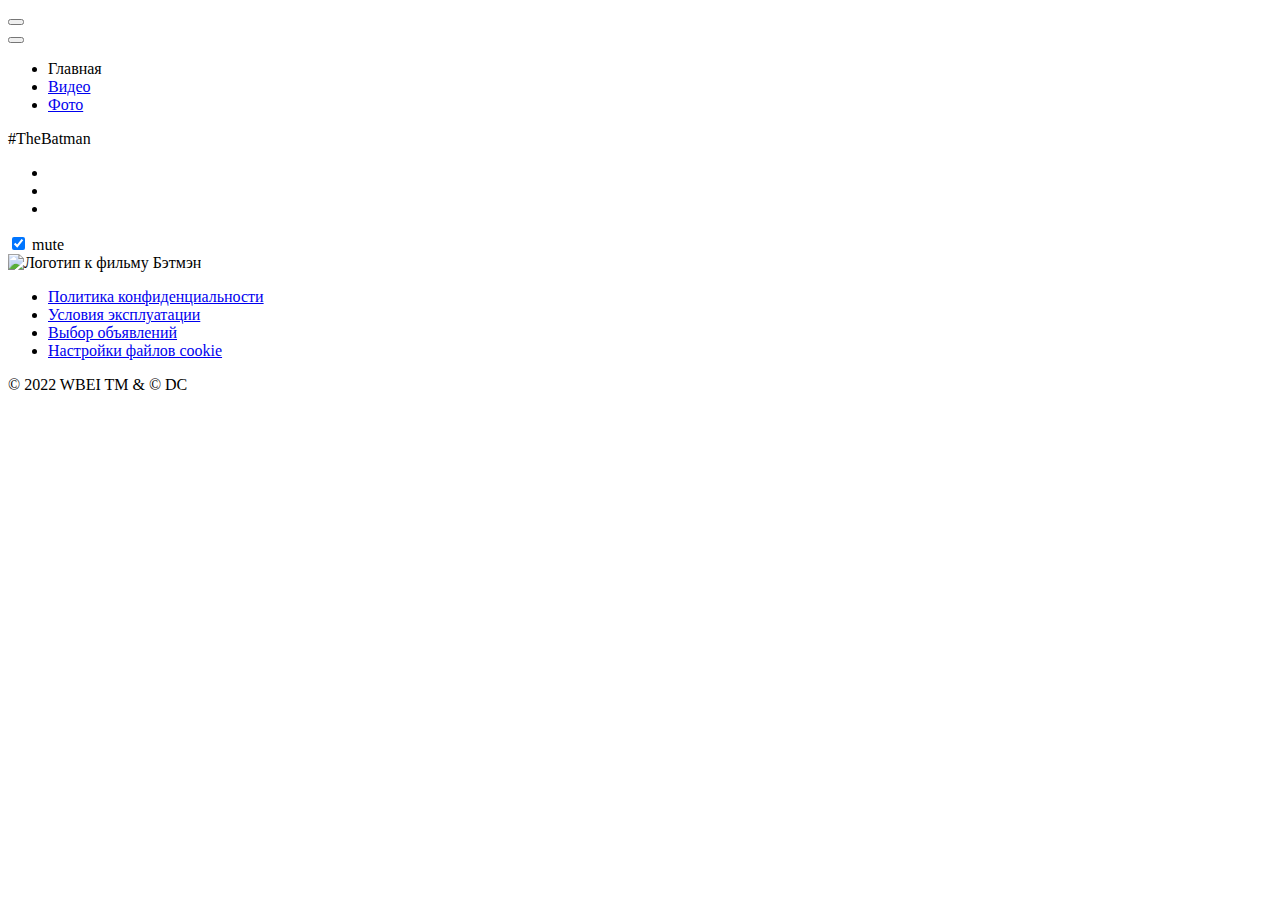
==== index.html @ dfbd49a2 "Add files via upload" ====
<!DOCTYPE html>
<html lang="ru">
<head>
    <meta charset="UTF-8">
    <meta http-equiv="X-UA-Compatible" content="IE=edge">
    <meta name="viewport" content="width=device-width, initial-scale=1.0">
    <title>Batman</title>
    <link rel="icon" href="img/[CITYPNG 1.png" type="image/png">
    <link rel="stylesheet" href="style/normalize.css">
    <link rel="stylesheet" href="style/style.css">

    <script defer src="js/script.js"></script>
</head>
<body>  
    <header class="header">
        <button class="burger"></button>
        
    <nav class="header__navigation navigation ">
        <button class="navigation__close"></button>
        <ul class="navigation__list">
            <li class="navigation__item">
                <a class="navigation__link navigation__link__active">Главная</a>
            </li>
            <li class="navigation__item">
                <a class="navigation__link" href="video.html">Видео</a>
            </li>
            <li class="navigation__item">
                <a class="navigation__link" href="photo.html">Фото</a>
            </li>
        </ul>
        <p class="header__hashtag">#TheBatman</p>
        <ul class="header__social social">
            <li class="social__item">
                <a href="#" class="social__link social__link__fb"></a>
            </li>
            <li class="social__item">
                <a href="#" class="social__link social__link__tw"></a>
            </li>
            <li class="social__item">
                <a href="#" class="social__link social__link__in"></a>
            </li>
        </ul>
    </nav>
    <div class="mute">
        <input class="mute__checkbox" type="checkbox" id="mute" checked>
        <label for="mute" class="mute__label">mute</label>
    </div>
    </header>  
<main class="main main_index">
    <img class="logo" src="img/logo.png" alt="Логотип к фильму Бэтмэн" width="329" height="235" >
</main>
<footer class="footer">
    <ul class="footer__links">
        <li><a href="#" class="footer__link">Политика конфиденциальности</a></li>
        <li><a href="#" class="footer__link">Условия эксплуатации</a></li>
        <li><a href="#" class="footer__link">Выбор объявлений</a></li>
        <li><a href="#" class="footer__link">Настройки файлов cookie</a></li>
    </ul>
    <p class="footer__copyright">© 2022 WBEI TM & © DC</p>
</footer>
</body>
</html>
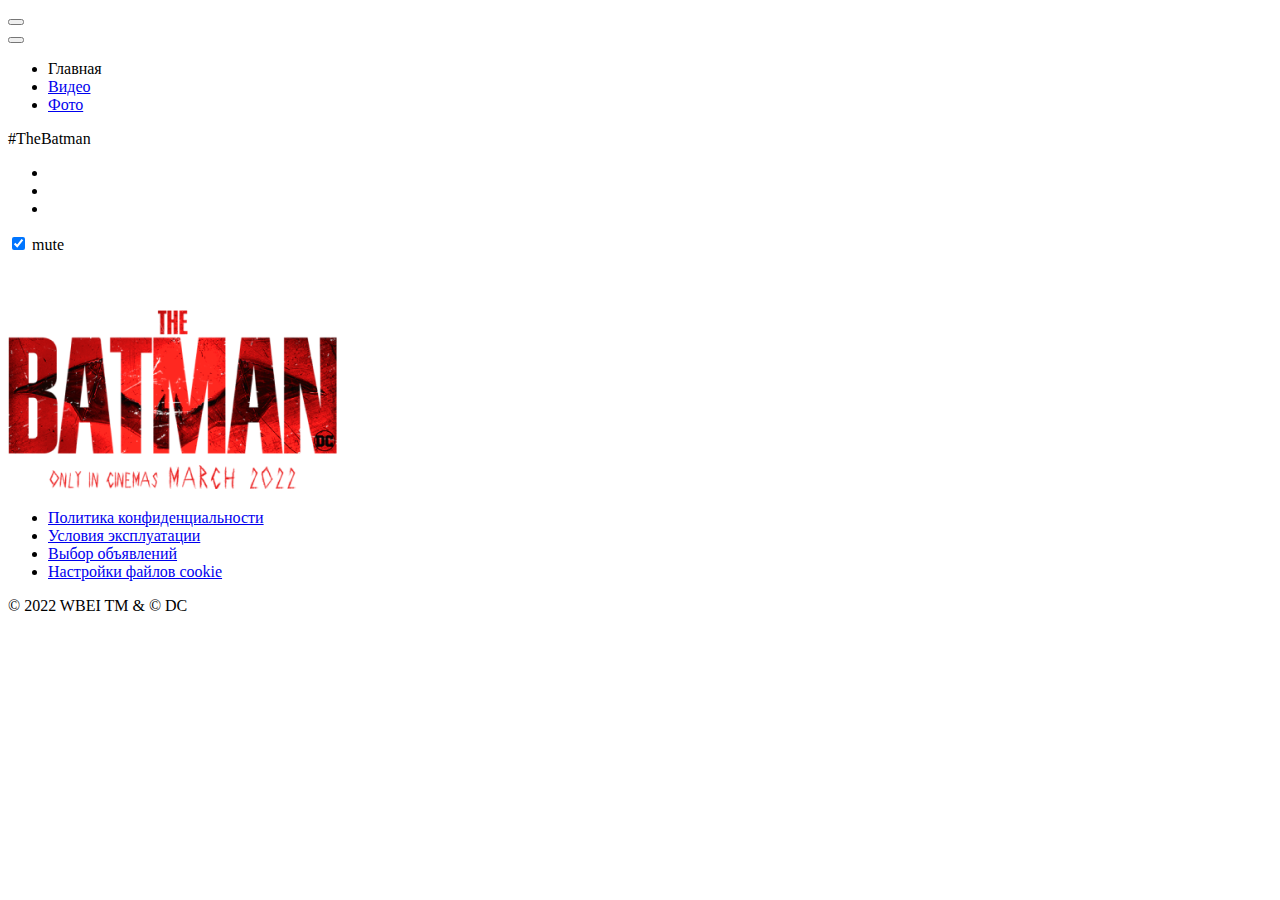
==== commit 1960f793: "Add files via upload" ====
--- a/index.html
+++ b/index.html
@@ -6,15 +6,14 @@
     <meta name="viewport" content="width=device-width, initial-scale=1.0">
     <title>Batman</title>
     <link rel="icon" href="img/[CITYPNG 1.png" type="image/png">
-    <link rel="stylesheet" href="style/normalize.css">
-    <link rel="stylesheet" href="style/style.css">
+    <link rel="stylesheet" href="./style/normalize.css">
+    <link rel="stylesheet" href="./style/style.css">
 
     <script defer src="js/script.js"></script>
 </head>
 <body>  
     <header class="header">
         <button class="burger"></button>
-        
     <nav class="header__navigation navigation ">
         <button class="navigation__close"></button>
         <ul class="navigation__list">
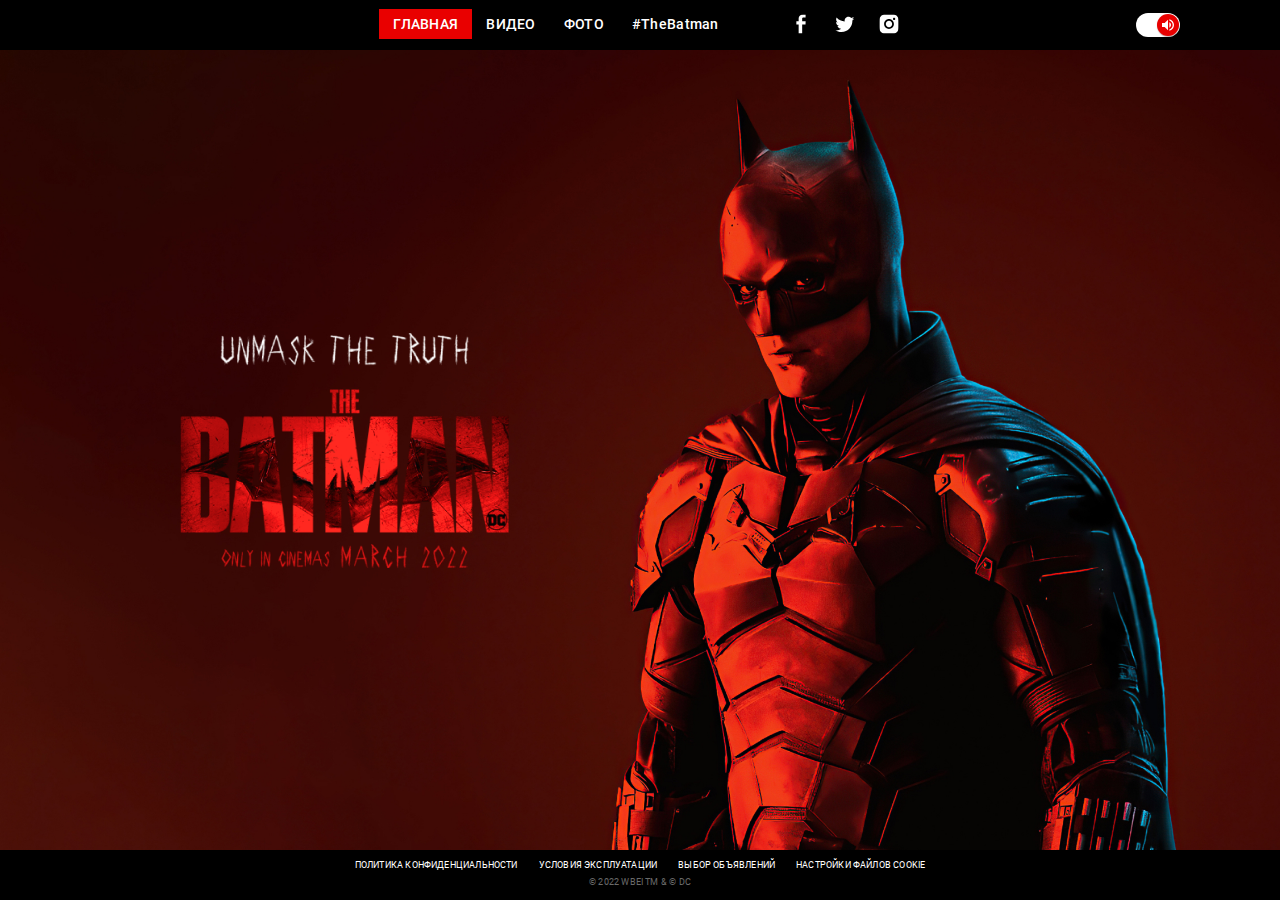
==== commit 34b9c288: "Add files via upload" ====
--- a/index.html
+++ b/index.html
@@ -6,7 +6,7 @@
     <meta name="viewport" content="width=device-width, initial-scale=1.0">
     <title>Batman</title>
     <link rel="icon" href="img/[CITYPNG 1.png" type="image/png">
-    <link rel="stylesheet" href="./style/normalize.css">
+    <link rel="stylesheet" href="style/normalize.css">
     <link rel="stylesheet" href="./style/style.css">
 
     <script defer src="js/script.js"></script>
--- a/style/style.css
+++ b/style/style.css
@@ -0,0 +1,384 @@
+@font-face{
+font-family: Roboto;
+font-weight: 400;
+font-display: swap;
+src: local('Roboto'),
+url('../fonts/roboto-v29-latin_cyrillic-regular.woff2') format('woff2'),
+url('../fonts/roboto-v29-latin_cyrillic-regular.woff') format('woff');
+
+}
+@font-face{
+    font-family: Roboto;
+    font-weight: 500;
+    font-display: swap;
+    src: local('Roboto'),
+    url('../fonts/roboto-v29-latin_cyrillic-500.woff2') format('woff2'),
+    url('../fonts/roboto-v29-latin_cyrillic-500.woff') format('woff');
+}
+html{
+    box-sizing: border-box;
+}
+*,*::after,*::before{
+    box-sizing: inherit;
+}
+body{
+    height: 100vh;
+    min-width: 320px;
+    font-family: Roboto, sans-serif;
+    background-color: black;
+    color: #fff;
+    display:flex;
+    flex-direction: column;
+    justify-content: space-between;
+}
+img{
+    max-width: 100%;
+    height: auto;
+}
+button{
+    padding: 0;
+    cursor: pointer;
+}
+a{
+    color: inherit;
+    text-decoration: none;
+}
+ul{
+    list-style: none;
+    margin: 0;
+    padding: 0;
+}
+h1, h2, h3, h4, p{
+margin: 0;
+}
+
+.header{
+    padding-top: 9px;
+    padding-bottom: 9px;
+    position: relative;
+    height: 50px;}  
+.navigation{
+    display: flex;
+    justify-content: center;
+    font-weight: 500;
+    font-size: 14px;
+    line-height: 16px;
+    letter-spacing: 0.02em;
+    align-items: center;
+    z-index: 600;
+}
+.navigation__list{
+    display: flex;
+    text-transform: uppercase;
+    margin-right: 14px;
+}
+.navigation__link{
+    padding: 7px 14px;
+    display: block;
+}
+.navigation__link__active{
+    background-color: #E90000;
+}
+.social{
+    display: flex;
+}
+.burger{
+    display: none;
+}
+.mute{
+    position: absolute;
+    right: 100px;
+    top: 50%;
+    transform: translateY(-50%);
+    width: 44px;
+    height: 24px;
+    overflow: hidden;
+    background-color: white;
+    border-radius: 30px;
+}
+
+.mute__checkbox{
+    position: relative;
+    width: 100%;
+    height: 100%;
+    padding: 0;
+    margin: 0;
+    opacity: 0;
+    cursor: pointer;
+    z-index: 3;
+}
+.mute__label:before,
+.mute__label:after {
+    content: '';
+    position: absolute;
+    top: 1px;
+    left: 1px;
+    display: block;
+    height: 22px;
+    width: 22px;
+    border-radius: 50%;
+    background-color: #E90000;
+    box-shadow: 0px 1px 1px rgba(69, 2, 2, 0.3);
+    transition: left 0.3s ease-in-out, right 0.3s ease-in-out;
+    background-position: center;
+    background-repeat: no-repeat;
+}
+.mute__label:before{
+    background-image: url('../img/volume_off.svg');
+}
+.mute__label:after {
+    right: -22px;
+    left: auto;
+    background-image: url('../img/volume_up.svg');
+}
+.mute__checkbox:checked+.mute__label:before{
+    left: -22px;
+}
+.mute__checkbox:checked+.mute__label:after{
+    right: 1px;
+}
+.navigation__close{
+    display: none;
+}
+.main{
+    flex-grow: 1;
+    position: relative;
+}
+.header__hashtag{
+    margin-right: 70px;
+}
+.social__item{
+    margin-right: 20px;
+}
+.social__item:last-child{
+    margin-right: 0px;
+}
+    .social__link{
+    width: 24px;
+    height: 24px;
+    display: block;
+    
+}
+.social__link__fb{
+    background-image: url('../img/Fb.svg');
+}
+.social__link__tw{
+    background-image: url('../img/Tw.svg');
+}
+.social__link__in{
+    background-image: url('../img/In.svg');
+}
+.main_index{
+    background-image: url('../img/bg.jpg');
+    background-position: top;
+    background-size: cover;
+    display: flex;
+    align-items: center;
+    padding-left: 180px;
+}
+.logo{
+    animation: zoomIn 1s;
+}
+@keyframes zoomIn{
+    from{
+        transform: scale3d(0,0,0);
+    }
+}
+.footer{
+    padding-top: 10px;
+    padding-bottom: 10px;
+    display: flex;
+    flex-direction: column;
+    align-items: center;
+    font-size: 9px;
+    line-height: 11px;
+    letter-spacing: 0.02em;
+    text-transform: uppercase;
+    position: relative;
+    z-index: 500;
+    height: 50px;
+}
+.footer__links{
+    display: flex;
+    margin-bottom: 6px;
+    gap: 21px;
+}
+.footer__copyright{
+    color: #6A6A6A;
+}
+.main_slider{
+    height: calc(100% - 100px);
+overflow: hidden;
+padding-bottom: 10px;
+}
+.slider-main{
+    height: 100%;
+}
+.slider-main__item{
+    display: flex;
+    align-items: center;
+    justify-content: center;
+
+}
+.pagination{
+    position: absolute;
+    bottom: 0;
+    left: 0;
+    right: 0;
+    padding-bottom: 15px;
+    background-color: black;
+    min-height: 144px;
+    z-index: 400;
+    padding-top: 12px;
+    padding-left: 20px;
+    padding-right: 20px;
+    transform: translateY(calc(100% - 25px));
+    transition: transform 0.5s ease-in-out;
+}
+.pagination_active{
+    transform: translateY(0);
+}
+.pagination_active .pagination__arrow {
+    border-bottom: 6px solid transparent;
+    border-top: 6px solid white; 
+}
+.pagination__arrow{
+    display: block;
+    margin: 0 auto 20px;
+    width: 0;
+    height: 0;
+    border-left: 7px solid transparent;
+    border-right: 7px solid transparent;
+    border-top: 6px solid transparent;
+    border-bottom: 6px solid white;
+    background-color: transparent;
+    transition: border-color 0.3s ease-in-out;
+}
+.pagination__arrow:hover{
+    border-bottom-color: #E90000;
+}
+.pagination_active .pagination__arrow:hover{
+    border-bottom-color: transparent;
+    border-top-color: #E90000;
+}
+.slider-thumbs{
+    max-width: 820px;
+}
+.slider-thumbs__img{
+    max-height: 100px;
+    object-fit: cover;
+}
+.slider-main__video{
+    height: 100%;
+    width: 100%;
+    object-fit: contain;
+}
+@media (max-width: 1024px) {
+    .mute{
+        right: 20px;
+    }
+    .main_index{
+        padding-left: 60px;
+    }
+}
+
+
+@media (max-width: 768px){
+    .header{
+        display: flex;
+        align-items: center;
+        padding-left:20px;
+        padding-right: 20px;
+    }
+    
+    .burger{
+        display: block;
+        width: 20px;
+        height: 12px;
+        background-color: transparent;
+        background-image: url('../img/menu.svg');
+        border: none;
+    }
+    .navigation{
+        position: fixed;
+        top: 0;
+        left: 0;
+        bottom: 0;
+        width: 240px;
+        transform: translateX(-240px);
+        background-color: #260707;
+        flex-direction: column;
+        justify-content: flex-start;
+        padding-top: 90px;
+        text-align: center;
+        align-items: stretch;
+    }
+    .navigation_active{
+        transform: translateX(0);
+        transition: transform 0.3s ease-in-out;
+
+    }
+    .navigation__list{
+        flex-direction: column;
+        margin-right: 0;
+        gap: 6px;
+        margin-bottom: 6px;
+    }
+    .navigation__link{
+        padding-top: 12px;
+        padding-bottom: 12px;
+    }
+    .header__hashtag{
+        margin-right: 0;
+        margin-bottom: 40px;
+    }
+    .social{
+        justify-content: center;
+    }
+    .navigation__close{
+        position: absolute;
+        display: block;
+        top: 0;
+        left: 0;
+        width: 16px;
+        height: 16px;
+        top: 20px;
+        left: 20px;
+        background-image: url('../img/close.svg');
+        background-color: transparent;
+        border: none;
+    }
+    .main_index{
+        padding-left: 30px;
+    }
+    
+    .logo{
+        width: 230px;
+
+    }
+    .footer{
+        padding-left: 20px;
+        padding-right: 20px;
+        text-align: center;
+    }
+}
+@media (max-width: 580px){
+    .footer{
+        font-size: 6px;
+        line-height: 7px;
+        height: 50px;
+    }
+    .logo{
+        width: 125px;
+    }
+    .main_index{
+        background-image: linear-gradient(0.11deg, rgba(0, 0, 0, 0.76) 32.14%, rgba(255, 0, 0, 0) 72.56%), url('../img/photo-mob.jpg');
+        align-items: flex-end;
+        justify-content: center;
+        padding-bottom: 64px;
+        padding-left: 0;
+    }
+    .pagination{
+        height: 80px;
+    }
+}